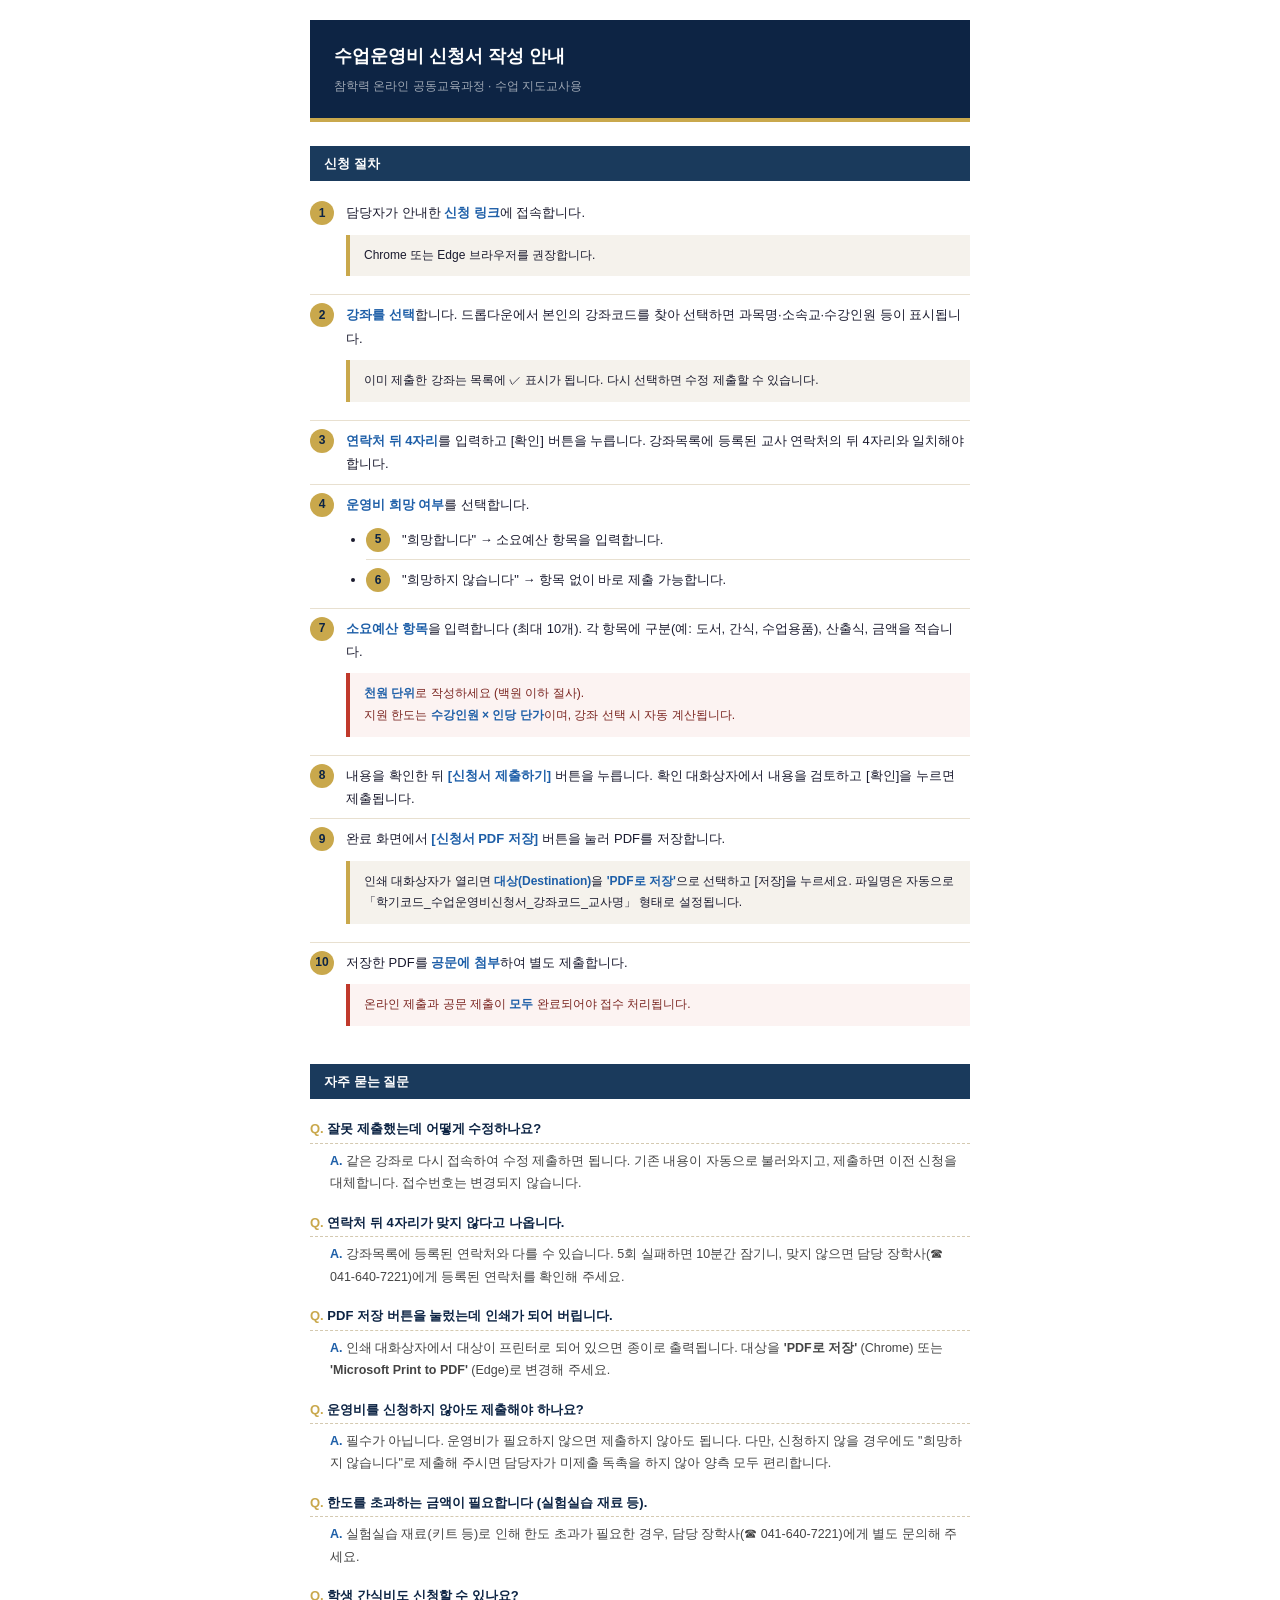
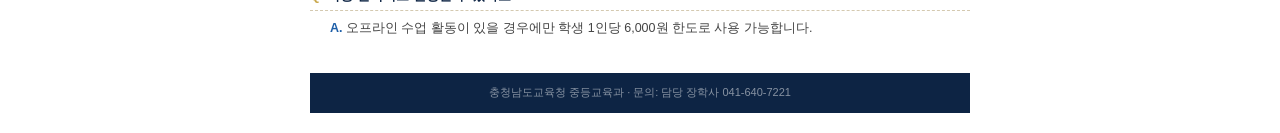
==== docs/manual/teacher.html @ fc8a3523 "매뉴얼 파일명 영문으로 변경 (교사용→teacher, 담당자용→admin) Co-Authored-By: Claude Opus 4.6 <noreply@anthropic.com>" ====
<!DOCTYPE html>
<html lang="ko">
<head>
<meta charset="UTF-8">
<meta name="viewport" content="width=device-width, initial-scale=1.0">
<title>수업운영비 신청서 작성 안내 (교사용)</title>
<style>
  @page { size: A4; margin: 15mm; }
  *, *::before, *::after { box-sizing: border-box; margin: 0; padding: 0; }
  body {
    font-family: 'Malgun Gothic', '맑은 고딕', sans-serif;
    font-size: 13px; line-height: 1.8; color: #1a1a2e;
    max-width: 700px; margin: 0 auto; padding: 20px;
    -webkit-print-color-adjust: exact; print-color-adjust: exact;
  }

  /* 헤더 */
  .header {
    background: #0d2444; color: #fff; padding: 20px 24px;
    border-bottom: 4px solid #c9a84c; margin-bottom: 24px;
  }
  .header h1 { font-size: 18px; font-weight: 700; margin-bottom: 4px; }
  .header p { font-size: 12px; color: rgba(255,255,255,0.6); }

  /* 섹션 */
  h2 {
    background: #1a3a5c; color: #fff; font-size: 13px;
    padding: 6px 14px; margin: 20px 0 12px; font-weight: 700;
  }
  h3 { font-size: 13px; font-weight: 700; color: #1a3a5c; margin: 14px 0 6px; }

  /* 단계 */
  .steps { counter-reset: step; padding-left: 0; list-style: none; }
  .steps li {
    counter-increment: step; position: relative;
    padding: 8px 0 8px 36px; border-bottom: 1px solid #e8e0d0;
  }
  .steps li::before {
    content: counter(step);
    position: absolute; left: 0; top: 8px;
    width: 24px; height: 24px; background: #c9a84c; color: #0d2444;
    border-radius: 50%; font-size: 12px; font-weight: 700;
    display: flex; align-items: center; justify-content: center;
  }
  .steps li:last-child { border-bottom: none; }
  .steps li strong { color: #1e5fa8; }

  /* 안내 박스 */
  .tip {
    background: #f5f2ec; border-left: 4px solid #c9a84c;
    padding: 10px 14px; margin: 10px 0; font-size: 12px;
  }
  .warn {
    background: rgba(192,57,43,0.06); border-left: 4px solid #c0392b;
    padding: 10px 14px; margin: 10px 0; font-size: 12px; color: #7a2520;
  }
  .warn strong { color: #c0392b; }

  /* FAQ */
  .faq { margin: 8px 0; }
  .faq dt {
    font-weight: 700; color: #0d2444; font-size: 13px;
    padding: 6px 0 2px; border-bottom: 1px dashed #d4c9b0;
  }
  .faq dt::before { content: 'Q. '; color: #c9a84c; font-weight: 700; }
  .faq dd { padding: 6px 0 10px 20px; font-size: 12.5px; color: #444; }
  .faq dd::before { content: 'A. '; color: #1e5fa8; font-weight: 700; }

  /* 푸터 */
  .footer {
    margin-top: 24px; padding: 10px 14px;
    background: #0d2444; color: rgba(255,255,255,0.5);
    font-size: 11px; text-align: center;
  }

  @media print {
    body { padding: 0; }
    .header { break-after: avoid; }
  }
</style>
</head>
<body>

<div class="header">
  <h1>수업운영비 신청서 작성 안내</h1>
  <p>참학력 온라인 공동교육과정 · 수업 지도교사용</p>
</div>

<h2>신청 절차</h2>

<ol class="steps">
  <li>
    담당자가 안내한 <strong>신청 링크</strong>에 접속합니다.
    <div class="tip">Chrome 또는 Edge 브라우저를 권장합니다.</div>
  </li>
  <li>
    <strong>강좌를 선택</strong>합니다.
    드롭다운에서 본인의 강좌코드를 찾아 선택하면 과목명·소속교·수강인원 등이 표시됩니다.
    <div class="tip">이미 제출한 강좌는 목록에 ✓ 표시가 됩니다. 다시 선택하면 수정 제출할 수 있습니다.</div>
  </li>
  <li>
    <strong>연락처 뒤 4자리</strong>를 입력하고 [확인] 버튼을 누릅니다.
    강좌목록에 등록된 교사 연락처의 뒤 4자리와 일치해야 합니다.
  </li>
  <li>
    <strong>운영비 희망 여부</strong>를 선택합니다.
    <ul style="list-style:disc;padding-left:20px;margin-top:4px;">
      <li>"희망합니다" → 소요예산 항목을 입력합니다.</li>
      <li>"희망하지 않습니다" → 항목 없이 바로 제출 가능합니다.</li>
    </ul>
  </li>
  <li>
    <strong>소요예산 항목</strong>을 입력합니다 (최대 10개).
    각 항목에 구분(예: 도서, 간식, 수업용품), 산출식, 금액을 적습니다.
    <div class="warn">
      <strong>천원 단위</strong>로 작성하세요 (백원 이하 절사).<br>
      지원 한도는 <strong>수강인원 × 인당 단가</strong>이며, 강좌 선택 시 자동 계산됩니다.
    </div>
  </li>
  <li>
    내용을 확인한 뒤 <strong>[신청서 제출하기]</strong> 버튼을 누릅니다.
    확인 대화상자에서 내용을 검토하고 [확인]을 누르면 제출됩니다.
  </li>
  <li>
    완료 화면에서 <strong>[신청서 PDF 저장]</strong> 버튼을 눌러 PDF를 저장합니다.
    <div class="tip">
      인쇄 대화상자가 열리면 <strong>대상(Destination)</strong>을
      <strong>'PDF로 저장'</strong>으로 선택하고 [저장]을 누르세요.
      파일명은 자동으로 「학기코드_수업운영비신청서_강좌코드_교사명」 형태로 설정됩니다.
    </div>
  </li>
  <li>
    저장한 PDF를 <strong>공문에 첨부</strong>하여 별도 제출합니다.
    <div class="warn">온라인 제출과 공문 제출이 <strong>모두</strong> 완료되어야 접수 처리됩니다.</div>
  </li>
</ol>

<h2>자주 묻는 질문</h2>

<dl class="faq">
  <dt>잘못 제출했는데 어떻게 수정하나요?</dt>
  <dd>같은 강좌로 다시 접속하여 수정 제출하면 됩니다.
    기존 내용이 자동으로 불러와지고, 제출하면 이전 신청을 대체합니다.
    접수번호는 변경되지 않습니다.</dd>

  <dt>연락처 뒤 4자리가 맞지 않다고 나옵니다.</dt>
  <dd>강좌목록에 등록된 연락처와 다를 수 있습니다.
    5회 실패하면 10분간 잠기니, 맞지 않으면 담당 장학사(☎ 041-640-7221)에게
    등록된 연락처를 확인해 주세요.</dd>

  <dt>PDF 저장 버튼을 눌렀는데 인쇄가 되어 버립니다.</dt>
  <dd>인쇄 대화상자에서 대상이 프린터로 되어 있으면 종이로 출력됩니다.
    대상을 <strong>'PDF로 저장'</strong> (Chrome) 또는
    <strong>'Microsoft Print to PDF'</strong> (Edge)로 변경해 주세요.</dd>

  <dt>운영비를 신청하지 않아도 제출해야 하나요?</dt>
  <dd>필수가 아닙니다. 운영비가 필요하지 않으면 제출하지 않아도 됩니다.
    다만, 신청하지 않을 경우에도 "희망하지 않습니다"로 제출해 주시면
    담당자가 미제출 독촉을 하지 않아 양측 모두 편리합니다.</dd>

  <dt>한도를 초과하는 금액이 필요합니다 (실험실습 재료 등).</dt>
  <dd>실험실습 재료(키트 등)로 인해 한도 초과가 필요한 경우,
    담당 장학사(☎ 041-640-7221)에게 별도 문의해 주세요.</dd>

  <dt>학생 간식비도 신청할 수 있나요?</dt>
  <dd>오프라인 수업 활동이 있을 경우에만 학생 1인당 6,000원 한도로 사용 가능합니다.</dd>
</dl>

<div class="footer">
  충청남도교육청 중등교육과 · 문의: 담당 장학사 041-640-7221
</div>

</body>
</html>
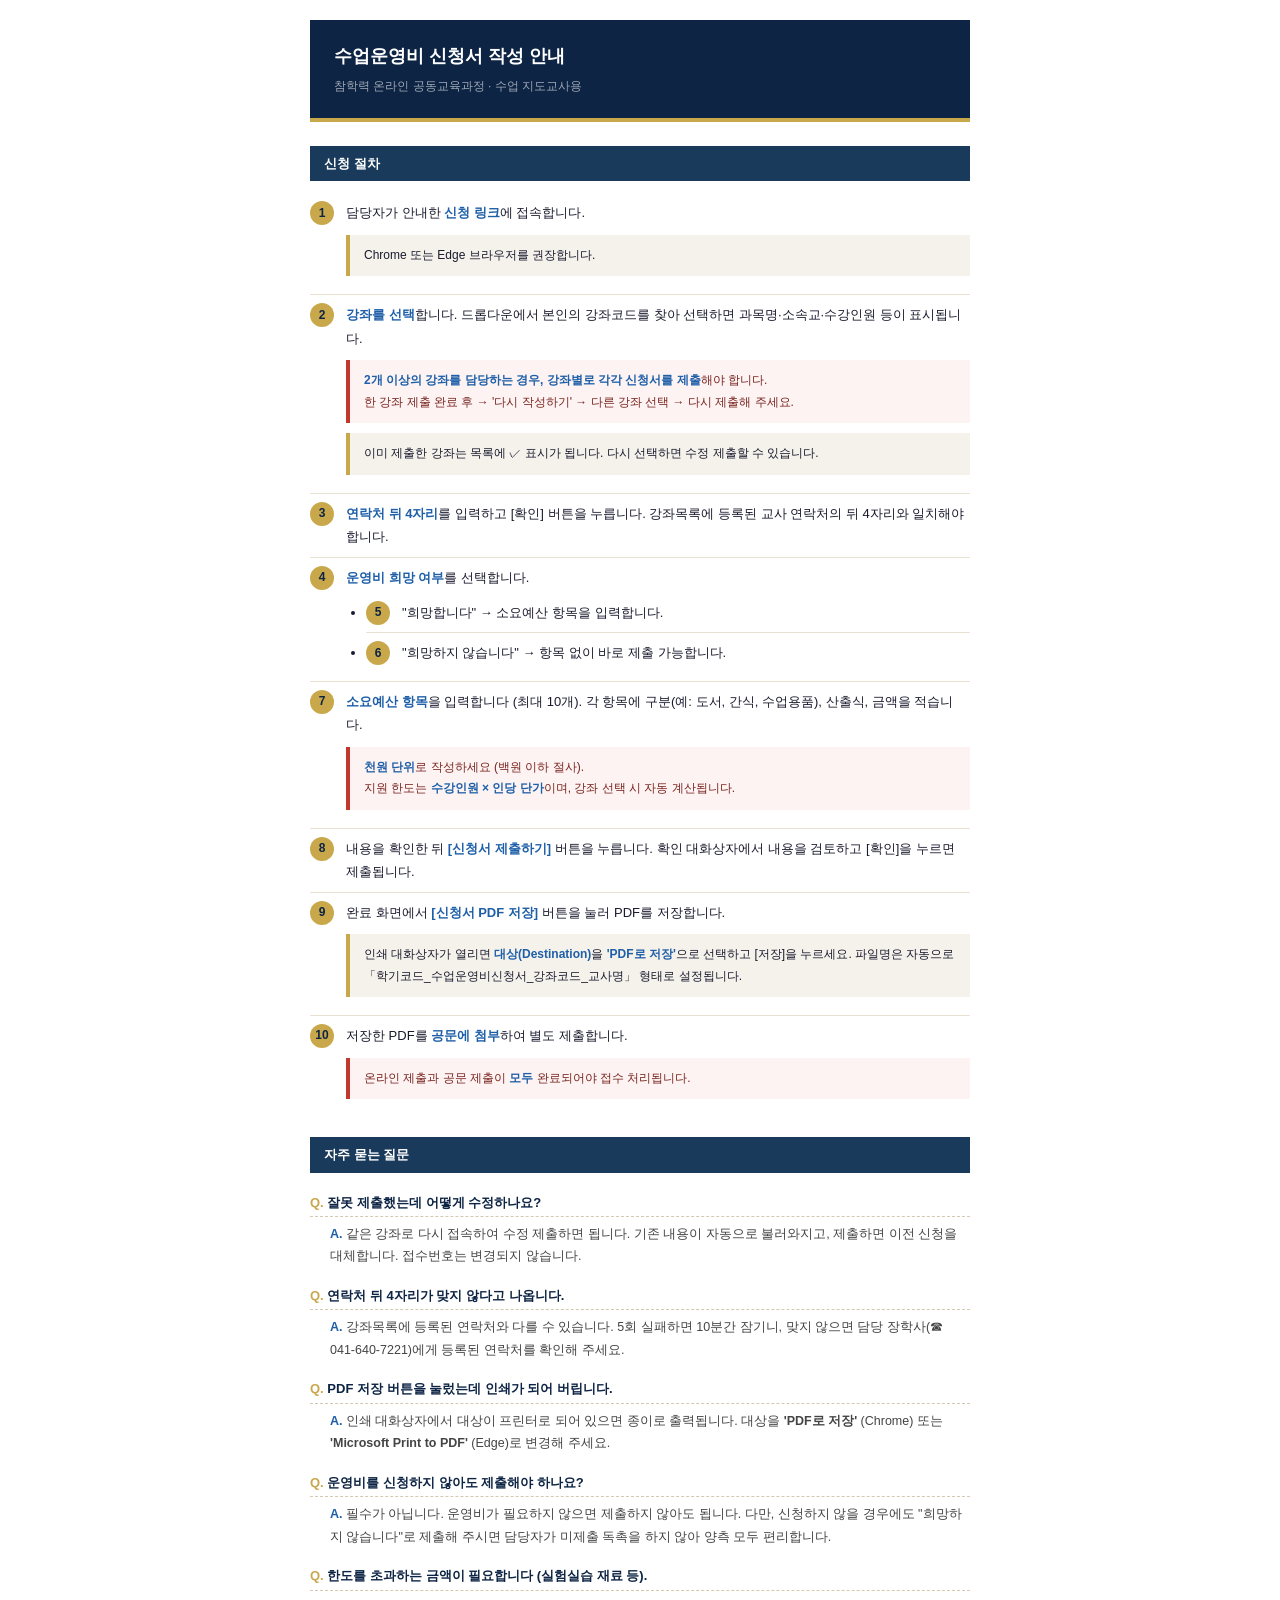
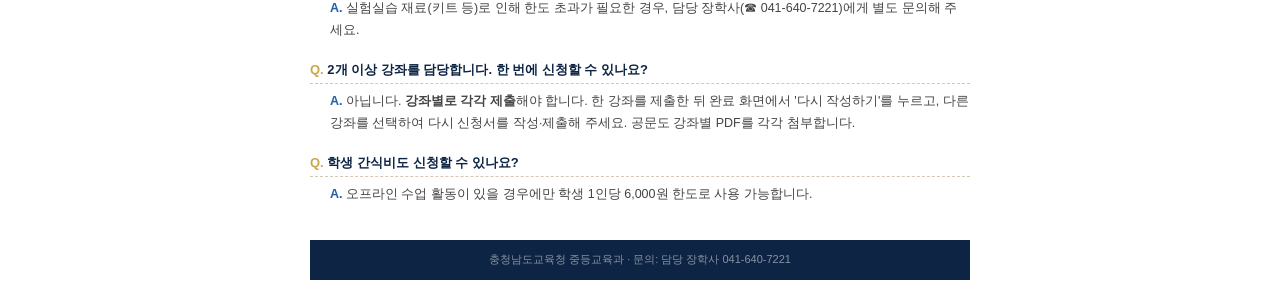
==== commit 729093e3: "복수 강좌 담당 교사 안내 추가: 강좌별 각각 제출 안내 - index.html: 참고사항에 강조 안내문 추가 - teacher.html: 신청절차 2단계에 경고 박스 + FAQ " ====
--- a/docs/manual/teacher.html
+++ b/docs/manual/teacher.html
@@ -96,6 +96,8 @@
   <li>
     <strong>강좌를 선택</strong>합니다.
     드롭다운에서 본인의 강좌코드를 찾아 선택하면 과목명·소속교·수강인원 등이 표시됩니다.
+    <div class="warn"><strong>2개 이상의 강좌를 담당하는 경우, 강좌별로 각각 신청서를 제출</strong>해야 합니다.<br>
+    한 강좌 제출 완료 후 → '다시 작성하기' → 다른 강좌 선택 → 다시 제출해 주세요.</div>
     <div class="tip">이미 제출한 강좌는 목록에 ✓ 표시가 됩니다. 다시 선택하면 수정 제출할 수 있습니다.</div>
   </li>
   <li>
@@ -162,6 +164,12 @@
   <dd>실험실습 재료(키트 등)로 인해 한도 초과가 필요한 경우,
     담당 장학사(☎ 041-640-7221)에게 별도 문의해 주세요.</dd>
 
+  <dt>2개 이상 강좌를 담당합니다. 한 번에 신청할 수 있나요?</dt>
+  <dd>아닙니다. <strong>강좌별로 각각 제출</strong>해야 합니다.
+    한 강좌를 제출한 뒤 완료 화면에서 '다시 작성하기'를 누르고,
+    다른 강좌를 선택하여 다시 신청서를 작성·제출해 주세요.
+    공문도 강좌별 PDF를 각각 첨부합니다.</dd>
+
   <dt>학생 간식비도 신청할 수 있나요?</dt>
   <dd>오프라인 수업 활동이 있을 경우에만 학생 1인당 6,000원 한도로 사용 가능합니다.</dd>
 </dl>
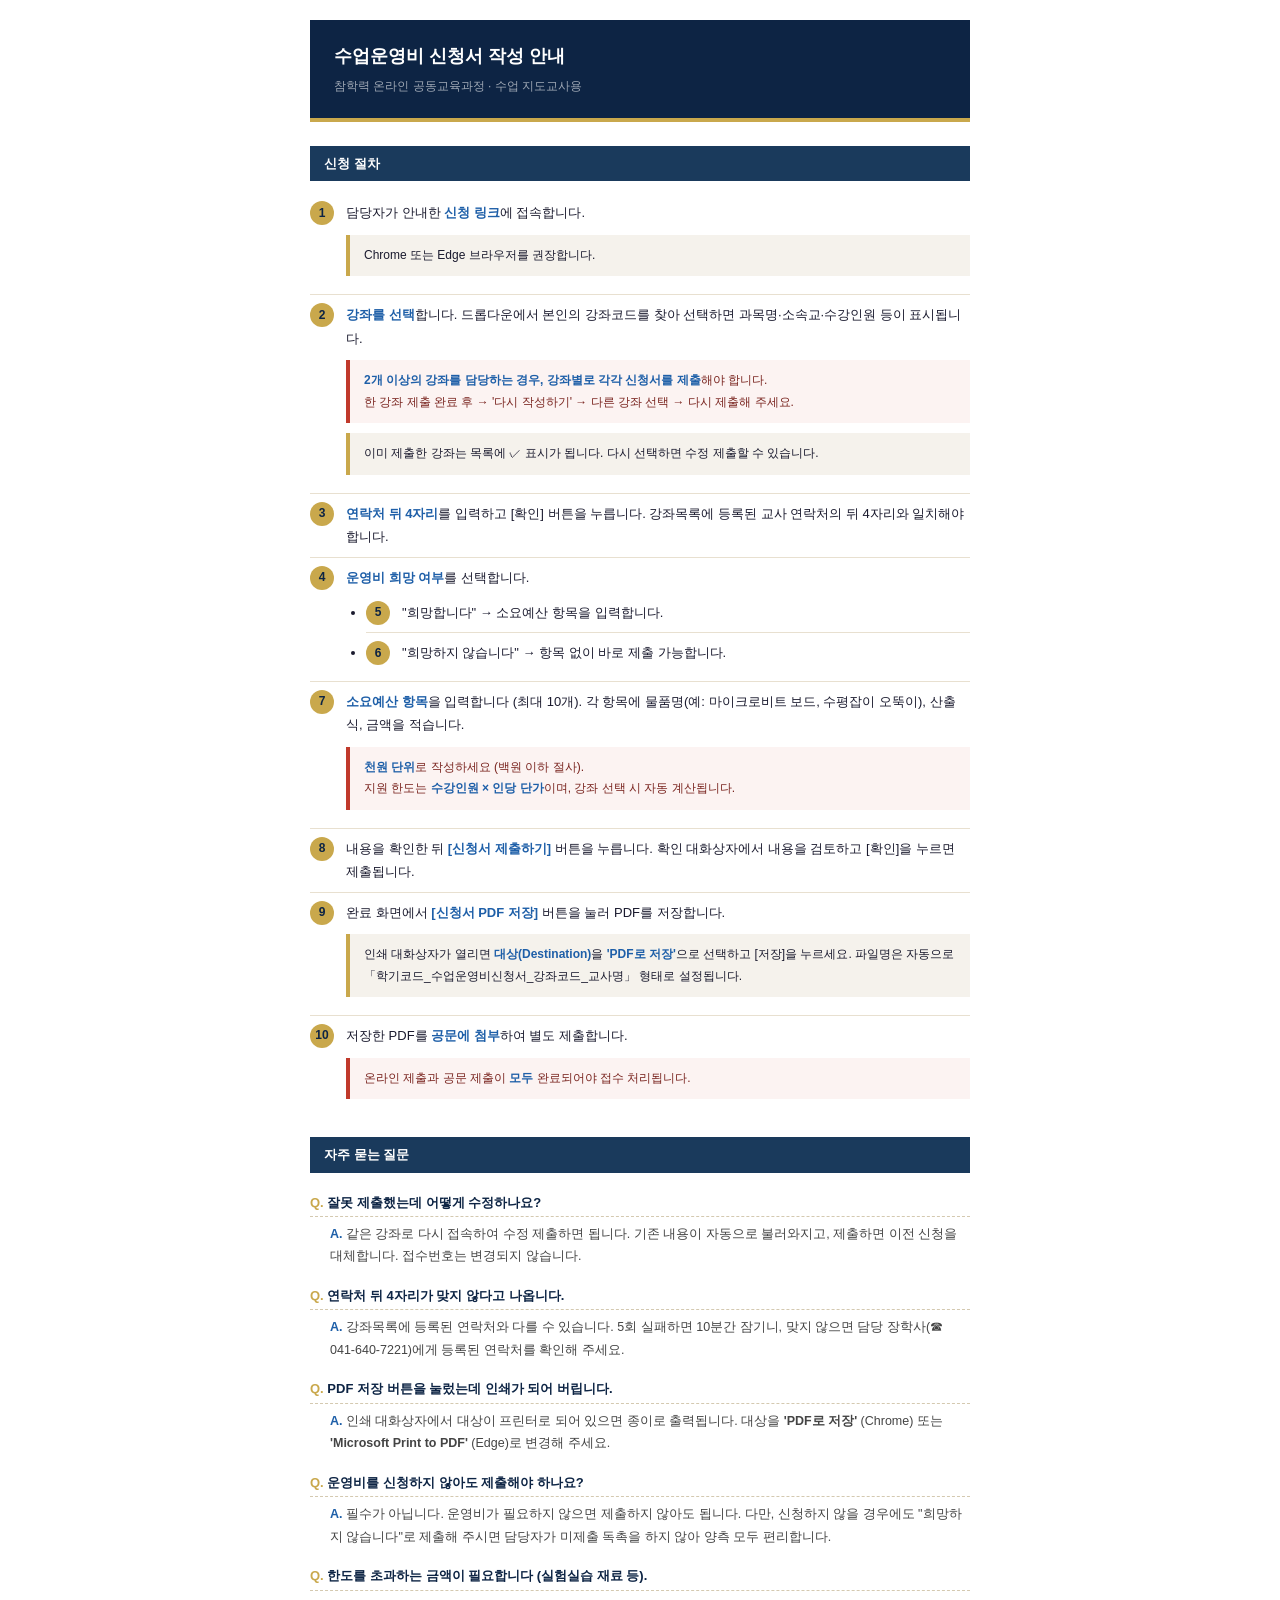
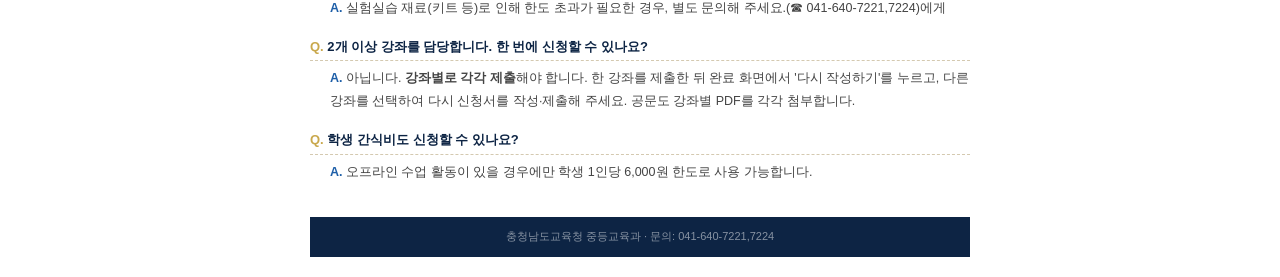
==== commit 09bcce2a: "예시등 수정" ====
--- a/docs/manual/teacher.html
+++ b/docs/manual/teacher.html
@@ -113,7 +113,7 @@
   </li>
   <li>
     <strong>소요예산 항목</strong>을 입력합니다 (최대 10개).
-    각 항목에 구분(예: 도서, 간식, 수업용품), 산출식, 금액을 적습니다.
+    각 항목에 물품명(예: 마이크로비트 보드, 수평잡이 오뚝이), 산출식, 금액을 적습니다.
     <div class="warn">
       <strong>천원 단위</strong>로 작성하세요 (백원 이하 절사).<br>
       지원 한도는 <strong>수강인원 × 인당 단가</strong>이며, 강좌 선택 시 자동 계산됩니다.
@@ -162,7 +162,7 @@
 
   <dt>한도를 초과하는 금액이 필요합니다 (실험실습 재료 등).</dt>
   <dd>실험실습 재료(키트 등)로 인해 한도 초과가 필요한 경우,
-    담당 장학사(☎ 041-640-7221)에게 별도 문의해 주세요.</dd>
+    별도 문의해 주세요.(☎ 041-640-7221,7224)에게 </dd>
 
   <dt>2개 이상 강좌를 담당합니다. 한 번에 신청할 수 있나요?</dt>
   <dd>아닙니다. <strong>강좌별로 각각 제출</strong>해야 합니다.
@@ -175,7 +175,7 @@
 </dl>
 
 <div class="footer">
-  충청남도교육청 중등교육과 · 문의: 담당 장학사 041-640-7221
+  충청남도교육청 중등교육과 · 문의: 041-640-7221,7224
 </div>
 
 </body>
